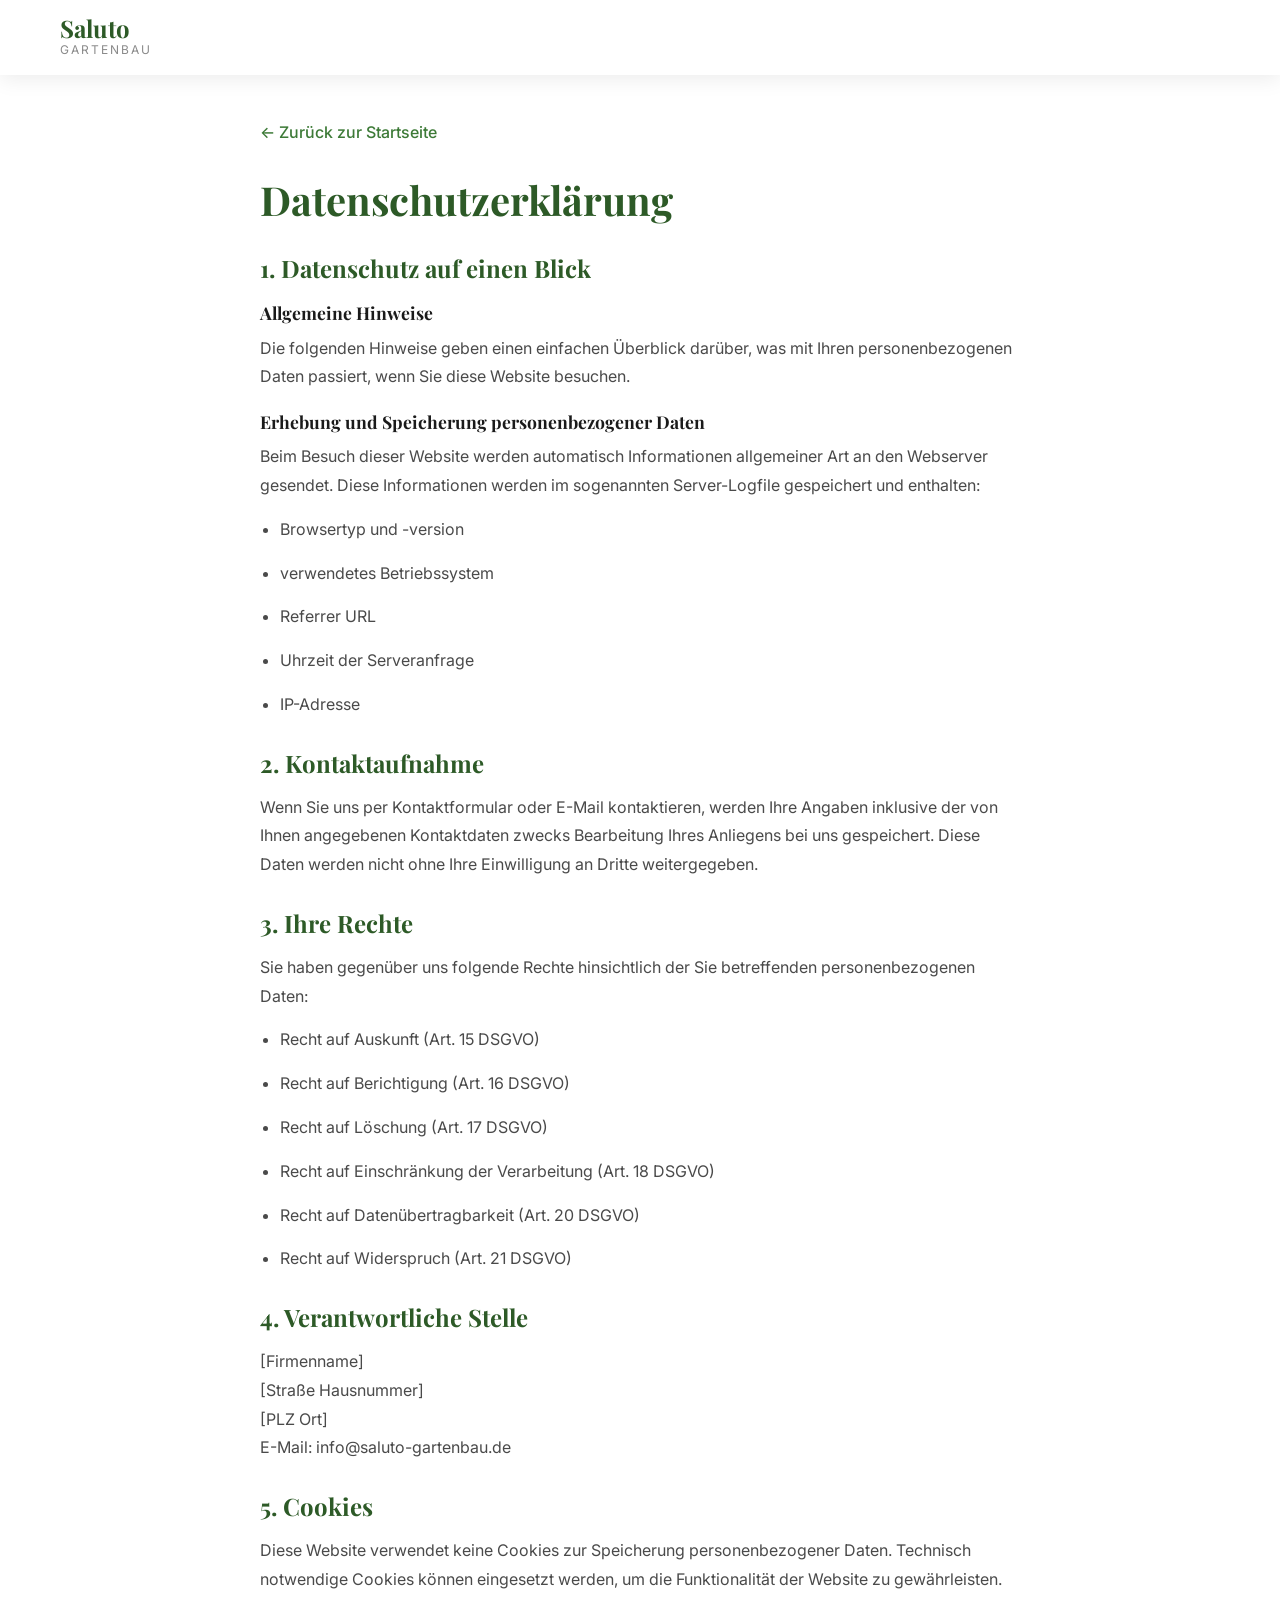
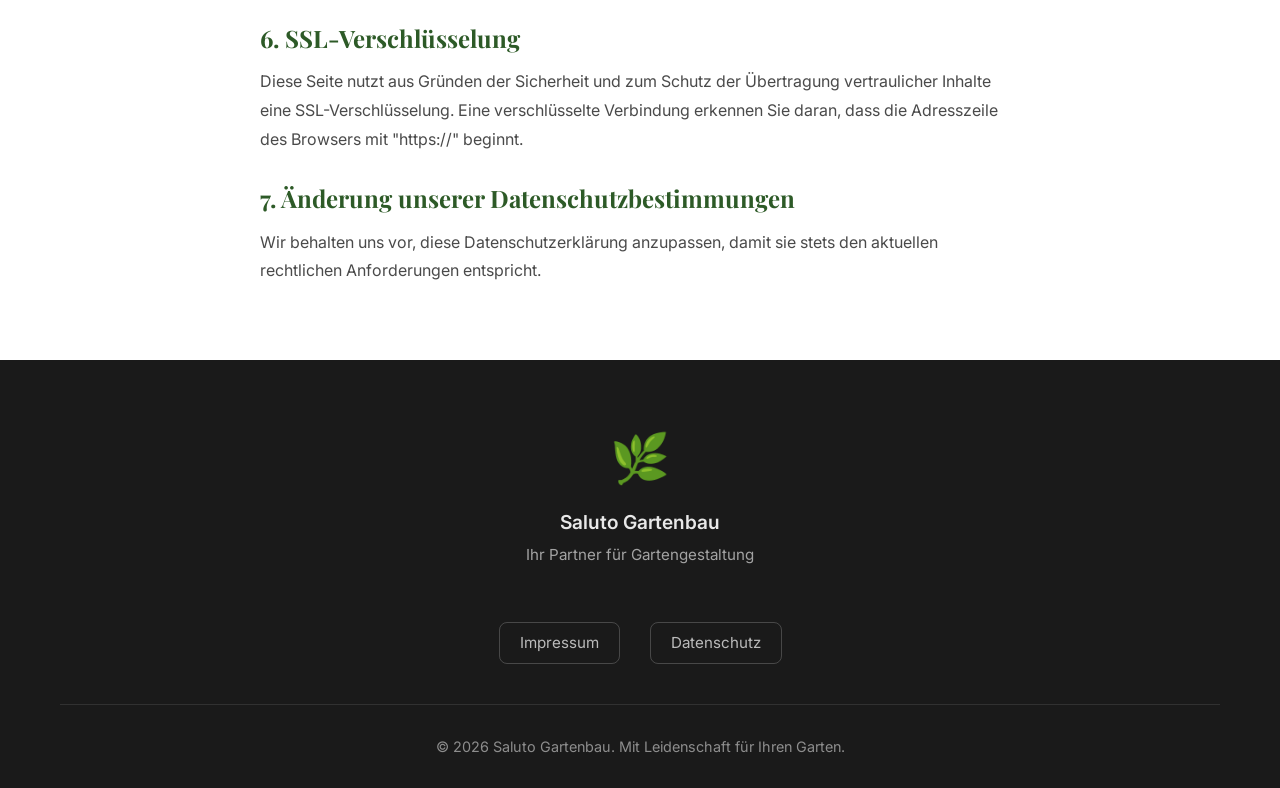
==== datenschutz.html @ e723729e "Initial commit: Modern OnePage Layout mit Galerie, Services, Kontakt" ====
<!DOCTYPE html>
<html lang="de">
<head>
    <meta charset="UTF-8">
    <meta name="viewport" content="width=device-width, initial-scale=1.0">
    <title>Datenschutz | Saluto Gartenbau</title>
    <link rel="stylesheet" href="style.css">
    <link href="https://fonts.googleapis.com/css2?family=Playfair+Display:wght@400;600;700&family=Inter:wght@400;500;600&display=swap" rel="stylesheet">
    <style>
        .legal-page {
            max-width: 800px;
            margin: 0 auto;
            padding: 120px 20px 60px;
        }
        .legal-page h1 {
            font-family: var(--font-display);
            font-size: 2.5rem;
            margin-bottom: 30px;
            color: var(--green-dark);
        }
        .legal-page h2 {
            font-family: var(--font-display);
            font-size: 1.5rem;
            margin-top: 30px;
            margin-bottom: 15px;
            color: var(--green-dark);
        }
        .legal-page h3 {
            font-size: 1.1rem;
            margin-top: 20px;
            margin-bottom: 10px;
            color: var(--text-dark);
        }
        .legal-page p, .legal-page li {
            color: var(--text-medium);
            line-height: 1.8;
            margin-bottom: 15px;
        }
        .legal-page ul {
            padding-left: 20px;
        }
        .back-link {
            display: inline-flex;
            align-items: center;
            gap: 8px;
            color: var(--green);
            font-weight: 500;
            margin-bottom: 30px;
            transition: var(--transition);
        }
        .back-link:hover {
            color: var(--green-dark);
        }
    </style>
</head>
<body>
    <nav class="nav">
        <div class="nav-container">
            <a href="index.html" class="logo">
                <span class="logo-text">Saluto</span>
                <span class="logo-sub">Gartenbau</span>
            </a>
        </div>
    </nav>
    
    <main class="legal-page">
        <a href="index.html" class="back-link">← Zurück zur Startseite</a>
        
        <h1>Datenschutzerklärung</h1>
        
        <h2>1. Datenschutz auf einen Blick</h2>
        
        <h3>Allgemeine Hinweise</h3>
        <p>Die folgenden Hinweise geben einen einfachen Überblick darüber, was mit Ihren personenbezogenen Daten passiert, wenn Sie diese Website besuchen.</p>
        
        <h3>Erhebung und Speicherung personenbezogener Daten</h3>
        <p>Beim Besuch dieser Website werden automatisch Informationen allgemeiner Art an den Webserver gesendet. Diese Informationen werden im sogenannten Server-Logfile gespeichert und enthalten:</p>
        <ul>
            <li>Browsertyp und -version</li>
            <li>verwendetes Betriebssystem</li>
            <li>Referrer URL</li>
            <li>Uhrzeit der Serveranfrage</li>
            <li>IP-Adresse</li>
        </ul>
        
        <h2>2. Kontaktaufnahme</h2>
        <p>Wenn Sie uns per Kontaktformular oder E-Mail kontaktieren, werden Ihre Angaben inklusive der von Ihnen angegebenen Kontaktdaten zwecks Bearbeitung Ihres Anliegens bei uns gespeichert. Diese Daten werden nicht ohne Ihre Einwilligung an Dritte weitergegeben.</p>
        
        <h2>3. Ihre Rechte</h2>
        <p>Sie haben gegenüber uns folgende Rechte hinsichtlich der Sie betreffenden personenbezogenen Daten:</p>
        <ul>
            <li>Recht auf Auskunft (Art. 15 DSGVO)</li>
            <li>Recht auf Berichtigung (Art. 16 DSGVO)</li>
            <li>Recht auf Löschung (Art. 17 DSGVO)</li>
            <li>Recht auf Einschränkung der Verarbeitung (Art. 18 DSGVO)</li>
            <li>Recht auf Datenübertragbarkeit (Art. 20 DSGVO)</li>
            <li>Recht auf Widerspruch (Art. 21 DSGVO)</li>
        </ul>
        
        <h2>4. Verantwortliche Stelle</h2>
        <p>
            [Firmenname]<br>
            [Straße Hausnummer]<br>
            [PLZ Ort]<br>
            E-Mail: info@saluto-gartenbau.de
        </p>
        
        <h2>5. Cookies</h2>
        <p>Diese Website verwendet keine Cookies zur Speicherung personenbezogener Daten. Technisch notwendige Cookies können eingesetzt werden, um die Funktionalität der Website zu gewährleisten.</p>
        
        <h2>6. SSL-Verschlüsselung</h2>
        <p>Diese Seite nutzt aus Gründen der Sicherheit und zum Schutz der Übertragung vertraulicher Inhalte eine SSL-Verschlüsselung. Eine verschlüsselte Verbindung erkennen Sie daran, dass die Adresszeile des Browsers mit "https://" beginnt.</p>
        
        <h2>7. Änderung unserer Datenschutzbestimmungen</h2>
        <p>Wir behalten uns vor, diese Datenschutzerklärung anzupassen, damit sie stets den aktuellen rechtlichen Anforderungen entspricht.</p>
    </main>
    
    <footer class="footer">
        <div class="container">
            <div class="footer-content">
                <div class="footer-brand">
                    <span class="footer-logo">🌿</span>
                    <p>Saluto Gartenbau</p>
                    <p class="footer-subtitle">Ihr Partner für Gartengestaltung</p>
                </div>
                <div class="footer-legal">
                    <a href="impressum.html">Impressum</a>
                    <a href="datenschutz.html">Datenschutz</a>
                </div>
            </div>
            <div class="footer-bottom">
                <p>&copy; 2026 Saluto Gartenbau. Mit Leidenschaft für Ihren Garten.</p>
            </div>
        </div>
    </footer>
</body>
</html>
---- style.css ----
/* ============================================
   SALUTO GARTENBAU - STYLES
   ============================================ */

:root {
    /* Colors - Natural, fresh, professional */
    --primary: #1a1a1a;
    --secondary: #2a2a2a;
    --green-dark: #2d5a27;
    --green: #3d7a37;
    --green-light: #5a9b4a;
    --green-accent: #7cb342;
    --earth: #8b7355;
    --earth-light: #a89070;
    --text-dark: #1a1a1a;
    --text-medium: #4a4a4a;
    --text-light: #8a8a8a;
    --bg-white: #ffffff;
    --bg-light: #f8f8f8;
    --bg-nature: #f4f7f0;
    --border: #e0e0e0;
    
    /* Typography */
    --font-display: 'Playfair Display', serif;
    --font-body: 'Inter', sans-serif;
    
    /* Spacing */
    --space-xs: 0.5rem;
    --space-sm: 1rem;
    --space-md: 2rem;
    --space-lg: 3rem;
    --space-xl: 5rem;
    
    /* Effects */
    --shadow: 0 4px 20px rgba(0,0,0,0.08);
    --shadow-lg: 0 10px 40px rgba(0,0,0,0.12);
    --radius: 8px;
    --radius-lg: 16px;
    
    /* Transitions */
    --transition: all 0.3s ease;
}

/* ============================================
   BASE
   ============================================ */

* {
    margin: 0;
    padding: 0;
    box-sizing: border-box;
}

html {
    scroll-behavior: smooth;
}

body {
    font-family: var(--font-body);
    color: var(--text-dark);
    background: var(--bg-white);
    line-height: 1.6;
}

.container {
    max-width: 1200px;
    margin: 0 auto;
    padding: 0 20px;
}

.section {
    padding: var(--space-xl) 0;
}

.section-title {
    font-family: var(--font-display);
    font-size: 2.5rem;
    font-weight: 600;
    margin-bottom: var(--space-sm);
    text-align: center;
}

.section-subtitle {
    text-align: center;
    color: var(--text-light);
    margin-bottom: var(--space-lg);
}

h1, h2, h3, h4 {
    font-family: var(--font-display);
    line-height: 1.2;
}

a {
    text-decoration: none;
    color: inherit;
}

img {
    max-width: 100%;
    height: auto;
}

/* ============================================
   BUTTONS
   ============================================ */

.btn {
    display: inline-block;
    padding: 14px 32px;
    border-radius: var(--radius);
    font-weight: 600;
    font-size: 1rem;
    transition: var(--transition);
    border: 2px solid transparent;
    cursor: pointer;
}

.btn-primary {
    background: var(--green);
    color: white;
    border-color: var(--green);
}

.btn-primary:hover {
    background: var(--green-dark);
    border-color: var(--green-dark);
    transform: translateY(-2px);
}

.btn-secondary {
    background: transparent;
    color: var(--green);
    border-color: var(--green);
}

.btn-secondary:hover {
    background: var(--green);
    color: white;
}

.btn-full {
    width: 100%;
    text-align: center;
}

/* ============================================
   NAVIGATION
   ============================================ */

.nav {
    background: var(--bg-white);
    position: fixed;
    top: 0;
    left: 0;
    right: 0;
    z-index: 100;
    box-shadow: var(--shadow);
}

.nav-container {
    max-width: 1200px;
    margin: 0 auto;
    padding: 16px 20px;
    display: flex;
    justify-content: space-between;
    align-items: center;
}

.logo {
    display: flex;
    flex-direction: column;
}

.logo-text {
    font-family: var(--font-display);
    font-size: 1.5rem;
    font-weight: 700;
    color: var(--green-dark);
    line-height: 1;
}

.logo-sub {
    font-size: 0.75rem;
    color: var(--text-light);
    letter-spacing: 2px;
    text-transform: uppercase;
}

.nav-links {
    display: flex;
    gap: 30px;
    list-style: none;
}

.nav-links a {
    font-weight: 500;
    position: relative;
    transition: var(--transition);
    color: var(--text-dark);
}

.nav-links a:hover {
    color: var(--green);
}

.nav-links a::after {
    content: '';
    position: absolute;
    bottom: -5px;
    left: 0;
    width: 0;
    height: 2px;
    background: var(--green);
    transition: var(--transition);
}

.nav-links a:hover::after {
    width: 100%;
}

.cta-nav {
    background: var(--green) !important;
    color: white !important;
    padding: 10px 24px;
    border-radius: var(--radius);
}

.cta-nav:hover {
    background: var(--green-dark) !important;
    transform: translateY(-2px);
}

.cta-nav::after {
    display: none !important;
}

.nav-toggle {
    display: none;
    flex-direction: column;
    gap: 5px;
    background: none;
    border: none;
    cursor: pointer;
    padding: 10px;
}

.nav-toggle span {
    width: 25px;
    height: 2px;
    background: var(--primary);
    transition: var(--transition);
}

/* ============================================
   HERO
   ============================================ */

.hero {
    min-height: 80vh;
    display: flex;
    align-items: center;
    justify-content: center;
    text-align: center;
    position: relative;
    background: linear-gradient(135deg, var(--green-dark) 0%, var(--green) 50%, var(--green-light) 100%);
    overflow: hidden;
    padding-top: 80px;
}

.hero-bg {
    position: absolute;
    inset: 0;
    background-image: url('assets/hero.jpg');
    background-size: cover;
    background-position: center;
    background-repeat: no-repeat;
    opacity: 0.3;
}

.hero .container {
    position: relative;
    z-index: 1;
}

.hero-title {
    font-family: var(--font-display);
    font-size: 3.5rem;
    color: white;
    margin-bottom: 20px;
    text-shadow: 2px 2px 4px rgba(0,0,0,0.2);
}

.hero-subtitle {
    font-size: 1.25rem;
    color: rgba(255, 255, 255, 0.9);
    margin-bottom: 40px;
}

.hero .btn {
    font-size: 1.1rem;
    padding: 16px 40px;
    background: white;
    color: var(--green-dark);
    border-color: white;
}

.hero .btn:hover {
    background: transparent;
    color: white;
    border-color: white;
}

/* ============================================
   ABOUT SECTION
   ============================================ */

.about-section {
    background: var(--bg-white);
}

.about-content {
    display: grid;
    grid-template-columns: 1fr 1fr;
    gap: 50px;
    align-items: center;
}

.about-intro {
    font-size: 1.25rem;
    margin-bottom: 20px;
    color: var(--text-dark);
}

.about-text p {
    color: var(--text-medium);
    margin-bottom: 15px;
}

.about-values {
    display: flex;
    flex-wrap: wrap;
    gap: 10px;
    margin-top: 25px;
}

.value-tag {
    background: var(--bg-nature);
    color: var(--green-dark);
    padding: 8px 16px;
    border-radius: 20px;
    font-size: 0.9rem;
    font-weight: 500;
}

.about-image {
    display: flex;
    align-items: center;
    justify-content: center;
}

.about-img {
    max-width: 100%;
    max-height: 500px;
    border-radius: var(--radius-lg);
    box-shadow: var(--shadow-lg);
}

/* ============================================
   SERVICES SECTION
   ============================================ */

.services-section {
    background: var(--bg-nature);
}

.services-grid {
    display: grid;
    grid-template-columns: repeat(3, 1fr);
    gap: 30px;
    margin-top: var(--space-lg);
}

.service-card {
    background: white;
    padding: 30px;
    border-radius: var(--radius-lg);
    box-shadow: var(--shadow);
    transition: var(--transition);
    text-align: center;
}

.service-card:hover {
    transform: translateY(-5px);
    box-shadow: var(--shadow-lg);
}

.service-icon {
    font-size: 3rem;
    display: block;
    margin-bottom: 15px;
}

.service-card h3 {
    font-size: 1.25rem;
    margin-bottom: 10px;
    color: var(--green-dark);
}

.service-card p {
    color: var(--text-medium);
    font-size: 0.95rem;
}

/* ============================================
   GALLERY SECTION
   ============================================ */

.gallery-section {
    background: var(--bg-white);
}

.gallery-grid {
    display: grid;
    grid-template-columns: repeat(3, 1fr);
    gap: 20px;
}

.gallery-item {
    aspect-ratio: 4/3;
    border-radius: var(--radius);
    overflow: hidden;
    cursor: pointer;
    transition: var(--transition);
}

.gallery-item img {
    width: 100%;
    height: 100%;
    object-fit: cover;
    transition: var(--transition);
}

.gallery-item:hover {
    transform: scale(1.02);
    box-shadow: var(--shadow-lg);
}

.gallery-item:hover img {
    transform: scale(1.05);
}

/* ============================================
   CONTACT SECTION
   ============================================ */

.contact-section {
    background: linear-gradient(135deg, var(--green-dark) 0%, var(--green) 100%);
    color: white;
}

.contact-section .section-title {
    color: white;
}

.contact-content {
    display: grid;
    grid-template-columns: 1fr 1.5fr;
    gap: 50px;
}

.contact-info h3 {
    margin-bottom: 10px;
    font-size: 1.5rem;
    color: white;
}

.contact-info > p {
    color: rgba(255,255,255,0.8);
    margin-bottom: 30px;
}

.contact-methods {
    display: flex;
    flex-direction: column;
    gap: 15px;
}

.contact-method {
    display: flex;
    align-items: center;
    gap: 15px;
    background: rgba(255,255,255,0.1);
    padding: 20px;
    border-radius: var(--radius);
    transition: var(--transition);
    border: 2px solid transparent;
}

.contact-method:hover {
    border-color: white;
    transform: translateX(5px);
    background: rgba(255,255,255,0.15);
}

.method-icon {
    font-size: 2rem;
    width: 50px;
    text-align: center;
}

.contact-method strong {
    display: block;
    margin-bottom: 3px;
    color: white;
}

.contact-method span:last-child {
    color: rgba(255,255,255,0.7);
    font-size: 0.9rem;
}

.contact-form-wrapper {
    background: white;
    padding: 40px;
    border-radius: var(--radius-lg);
    box-shadow: var(--shadow);
    color: var(--text-dark);
}

.form-group {
    margin-bottom: 20px;
}

.form-group label {
    display: block;
    margin-bottom: 8px;
    font-weight: 500;
    color: var(--text-dark);
}

.form-group input,
.form-group select,
.form-group textarea {
    width: 100%;
    padding: 14px 18px;
    border: 2px solid var(--border);
    border-radius: var(--radius);
    font-family: var(--font-body);
    font-size: 1rem;
    transition: var(--transition);
    background: white;
    color: var(--text-dark);
}

.form-group input:focus,
.form-group select:focus,
.form-group textarea:focus {
    outline: none;
    border-color: var(--green);
}

.form-group textarea {
    resize: vertical;
    min-height: 120px;
}

/* ============================================
   FOOTER
   ============================================ */

.footer {
    background: var(--primary);
    color: white;
    padding: 60px 0 30px;
}

.footer-content {
    display: flex;
    flex-direction: column;
    align-items: center;
    text-align: center;
    margin-bottom: 40px;
}

.footer-brand {
    margin-bottom: 30px;
}

.footer-logo {
    font-size: 3rem;
    display: block;
    margin-bottom: 10px;
}

.footer-brand p {
    color: rgba(255,255,255,0.9);
    font-size: 1.2rem;
    font-weight: 600;
    margin-bottom: 5px;
}

.footer-subtitle {
    color: rgba(255,255,255,0.6) !important;
    font-size: 0.95rem !important;
    font-weight: 400 !important;
}

.footer-legal {
    display: flex;
    gap: 30px;
    margin-top: 20px;
}

.footer-legal a {
    color: rgba(255,255,255,0.7);
    font-size: 0.95rem;
    transition: var(--transition);
    padding: 8px 20px;
    border: 1px solid rgba(255,255,255,0.2);
    border-radius: var(--radius);
}

.footer-legal a:hover {
    color: white;
    border-color: var(--green-light);
    background: rgba(61, 122, 55, 0.2);
}

.footer-bottom {
    border-top: 1px solid rgba(255,255,255,0.1);
    padding-top: 30px;
    text-align: center;
    color: rgba(255,255,255,0.5);
    font-size: 0.9rem;
}

/* ============================================
   RESPONSIVE
   ============================================ */

@media (max-width: 968px) {
    .about-content,
    .contact-content {
        grid-template-columns: 1fr;
    }
    
    .services-grid {
        grid-template-columns: repeat(2, 1fr);
    }
    
    .gallery-grid {
        grid-template-columns: repeat(2, 1fr);
    }
}

@media (max-width: 768px) {
    .nav-links {
        display: none;
        position: absolute;
        top: 100%;
        left: 0;
        right: 0;
        background: var(--bg-white);
        flex-direction: column;
        padding: 20px;
        box-shadow: var(--shadow);
        gap: 0;
    }
    
    .nav-links.active {
        display: flex;
    }
    
    .nav-links li {
        padding: 15px 0;
        border-bottom: 1px solid var(--border);
    }
    
    .nav-links li:last-child {
        border-bottom: none;
    }
    
    .nav-toggle {
        display: flex;
    }
    
    .hero-title {
        font-size: 2.5rem;
    }
    
    .section-title {
        font-size: 2rem;
    }
    
    .services-grid {
        grid-template-columns: 1fr;
    }
    
    .gallery-grid {
        grid-template-columns: 1fr;
    }
    
    .contact-form-wrapper {
        padding: 25px;
    }
}
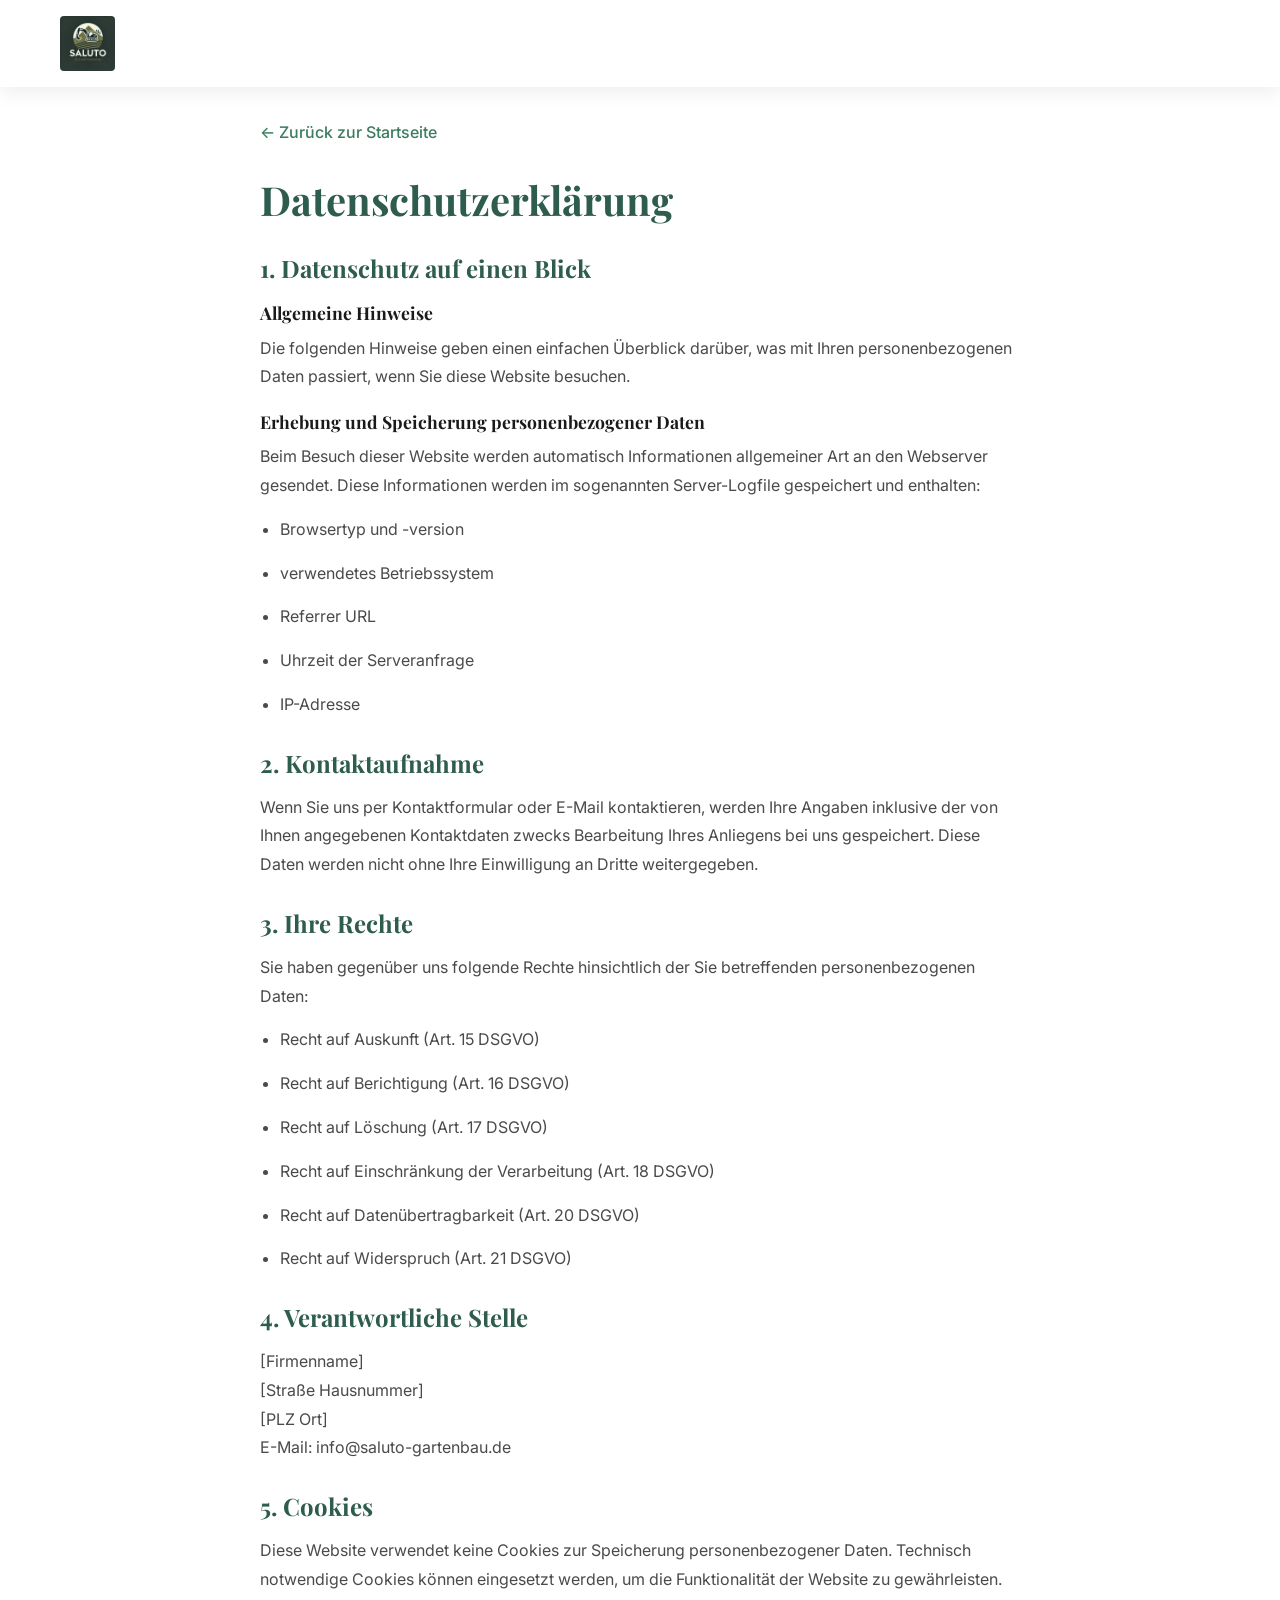
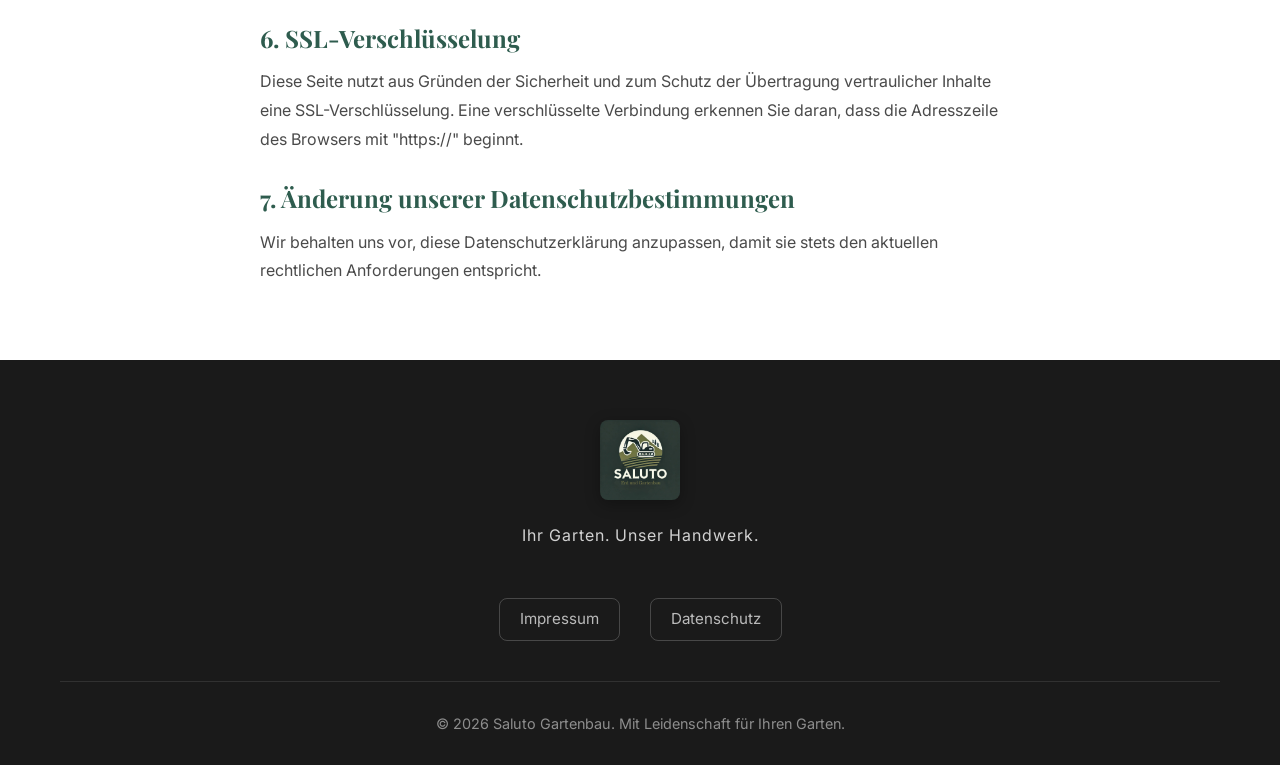
==== commit 8adebc3e: "Logo integriert, Farben an Logo angepasst (Teal/Forest Green)" ====
--- a/datenschutz.html
+++ b/datenschutz.html
@@ -11,6 +11,22 @@
             max-width: 800px;
             margin: 0 auto;
             padding: 120px 20px 60px;
+        }
+        .logo-img {
+            height: 55px;
+            width: auto;
+            border-radius: 4px;
+        }
+        .footer-logo {
+            height: 80px;
+            width: auto;
+            border-radius: 8px;
+            margin-bottom: 15px;
+            box-shadow: 0 4px 15px rgba(0,0,0,0.3);
+        }
+        .footer-tagline {
+            color: rgba(255,255,255,0.8);
+            font-size: 1rem;
         }
         .legal-page h1 {
             font-family: var(--font-display);
@@ -57,8 +73,7 @@
     <nav class="nav">
         <div class="nav-container">
             <a href="index.html" class="logo">
-                <span class="logo-text">Saluto</span>
-                <span class="logo-sub">Gartenbau</span>
+                <img src="assets/saluto.jpg" alt="Saluto Gartenbau" class="logo-img">
             </a>
         </div>
     </nav>
@@ -119,9 +134,8 @@
         <div class="container">
             <div class="footer-content">
                 <div class="footer-brand">
-                    <span class="footer-logo">🌿</span>
-                    <p>Saluto Gartenbau</p>
-                    <p class="footer-subtitle">Ihr Partner für Gartengestaltung</p>
+                    <img src="assets/saluto.jpg" alt="Saluto Gartenbau" class="footer-logo">
+                    <p class="footer-tagline">Ihr Garten. Unser Handwerk.</p>
                 </div>
                 <div class="footer-legal">
                     <a href="impressum.html">Impressum</a>
--- a/style.css
+++ b/style.css
@@ -3,21 +3,21 @@
    ============================================ */
 
 :root {
-    /* Colors - Natural, fresh, professional */
+    /* Colors - Based on Saluto Logo (Teal/Forest Green) */
     --primary: #1a1a1a;
     --secondary: #2a2a2a;
-    --green-dark: #2d5a27;
-    --green: #3d7a37;
-    --green-light: #5a9b4a;
-    --green-accent: #7cb342;
-    --earth: #8b7355;
-    --earth-light: #a89070;
+    --green-dark: #2e5c4e;
+    --green: #3a7d5f;
+    --green-light: #4a9970;
+    --green-accent: #5ab080;
+    --teal: #2a7a6a;
+    --teal-light: #3d9988;
     --text-dark: #1a1a1a;
     --text-medium: #4a4a4a;
     --text-light: #8a8a8a;
     --bg-white: #ffffff;
     --bg-light: #f8f8f8;
-    --bg-nature: #f4f7f0;
+    --bg-nature: #f0f7f4;
     --border: #e0e0e0;
     
     /* Typography */
@@ -169,22 +169,13 @@
 
 .logo {
     display: flex;
-    flex-direction: column;
-}
-
-.logo-text {
-    font-family: var(--font-display);
-    font-size: 1.5rem;
-    font-weight: 700;
-    color: var(--green-dark);
-    line-height: 1;
-}
-
-.logo-sub {
-    font-size: 0.75rem;
-    color: var(--text-light);
-    letter-spacing: 2px;
-    text-transform: uppercase;
+    align-items: center;
+}
+
+.logo-img {
+    height: 55px;
+    width: auto;
+    border-radius: 4px;
 }
 
 .nav-links {
@@ -588,22 +579,18 @@
 }
 
 .footer-logo {
-    font-size: 3rem;
-    display: block;
-    margin-bottom: 10px;
-}
-
-.footer-brand p {
-    color: rgba(255,255,255,0.9);
-    font-size: 1.2rem;
-    font-weight: 600;
-    margin-bottom: 5px;
-}
-
-.footer-subtitle {
-    color: rgba(255,255,255,0.6) !important;
-    font-size: 0.95rem !important;
-    font-weight: 400 !important;
+    height: 80px;
+    width: auto;
+    border-radius: 8px;
+    margin-bottom: 15px;
+    box-shadow: 0 4px 15px rgba(0,0,0,0.3);
+}
+
+.footer-tagline {
+    color: rgba(255,255,255,0.8);
+    font-size: 1rem;
+    font-weight: 400;
+    letter-spacing: 1px;
 }
 
 .footer-legal {
